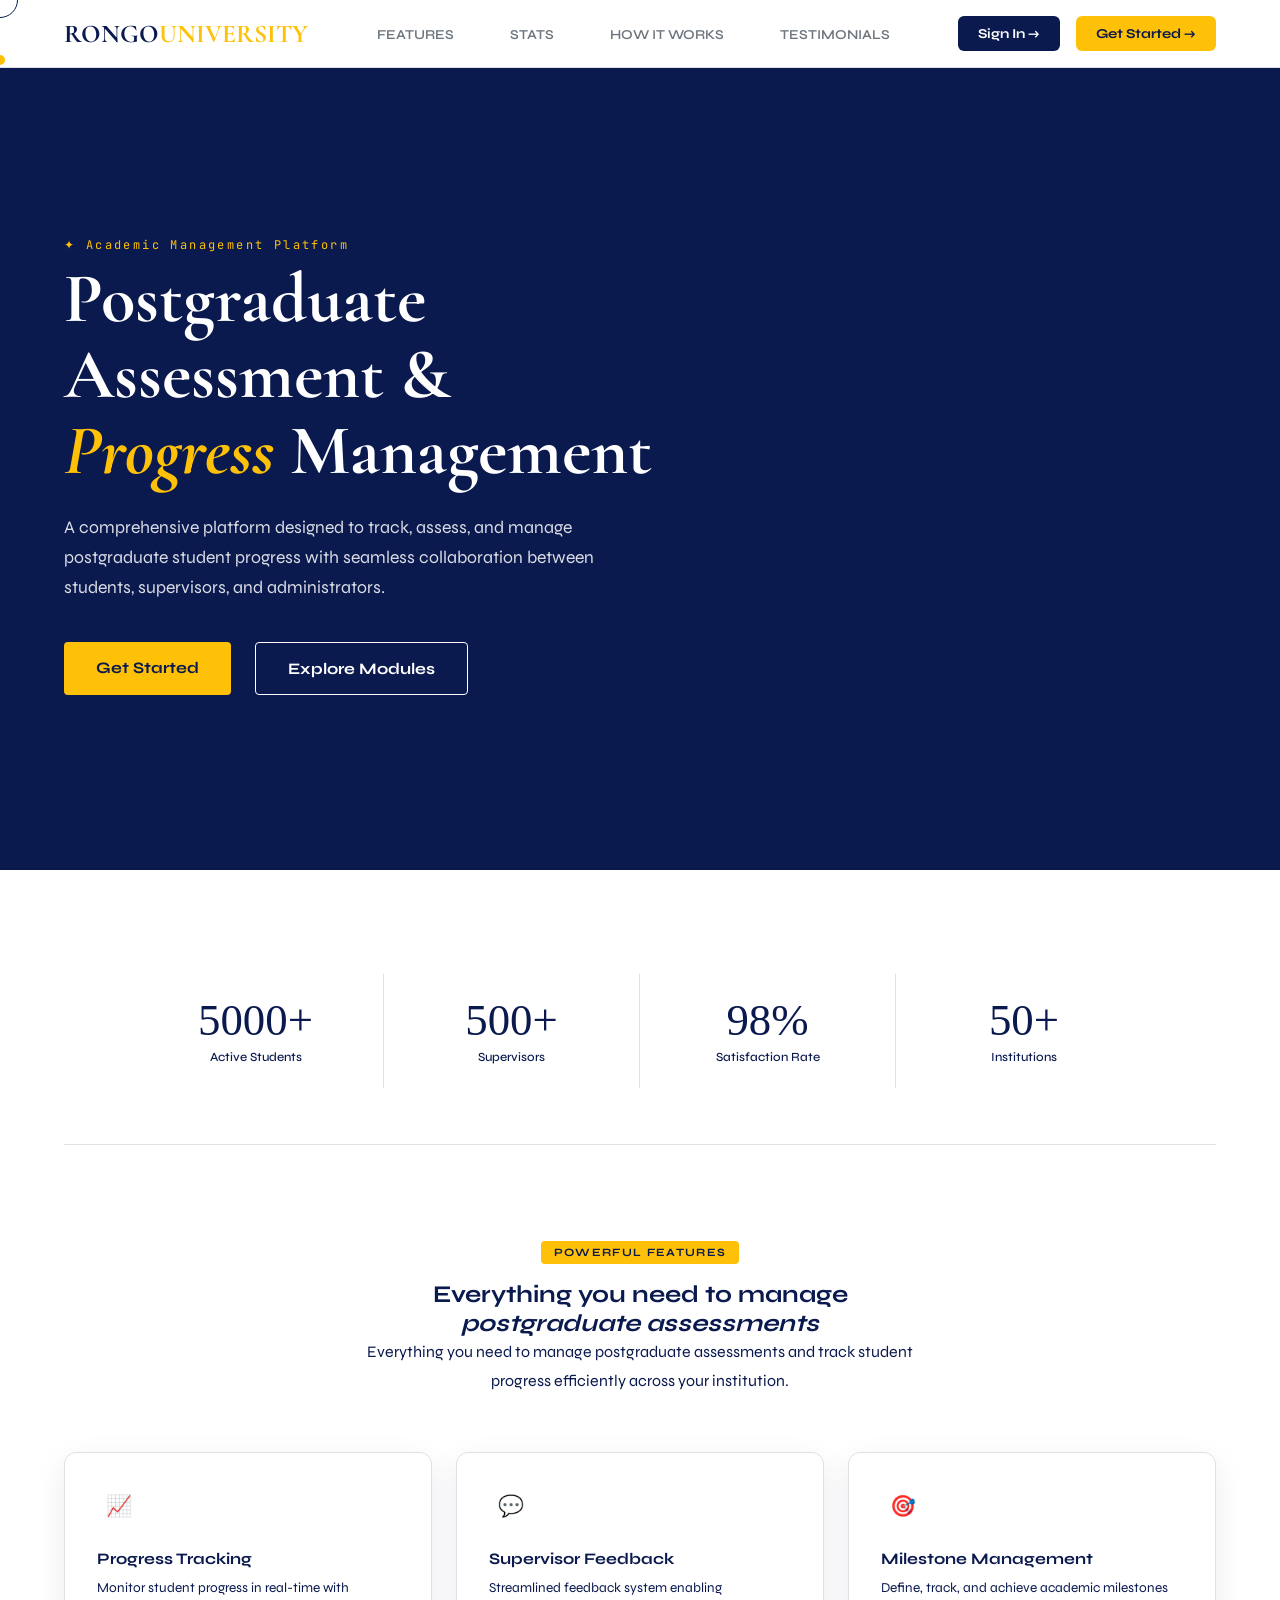
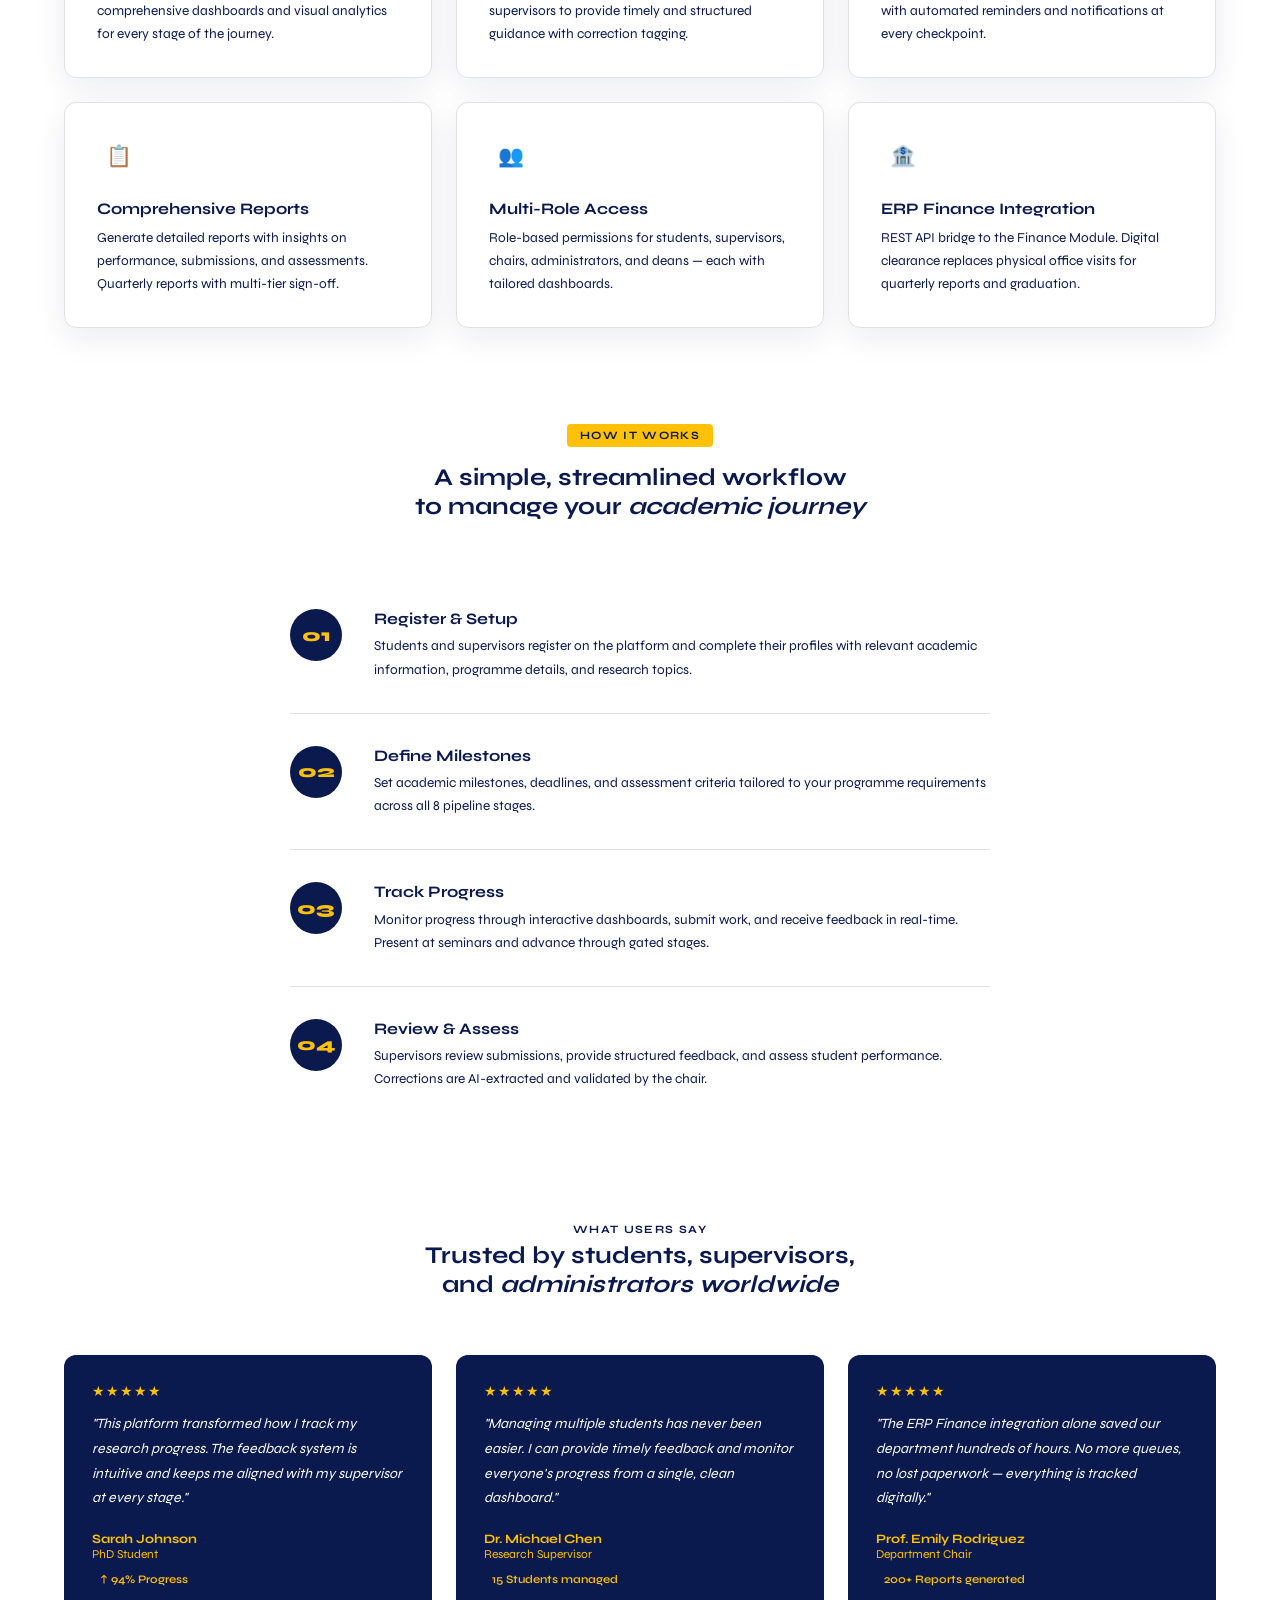
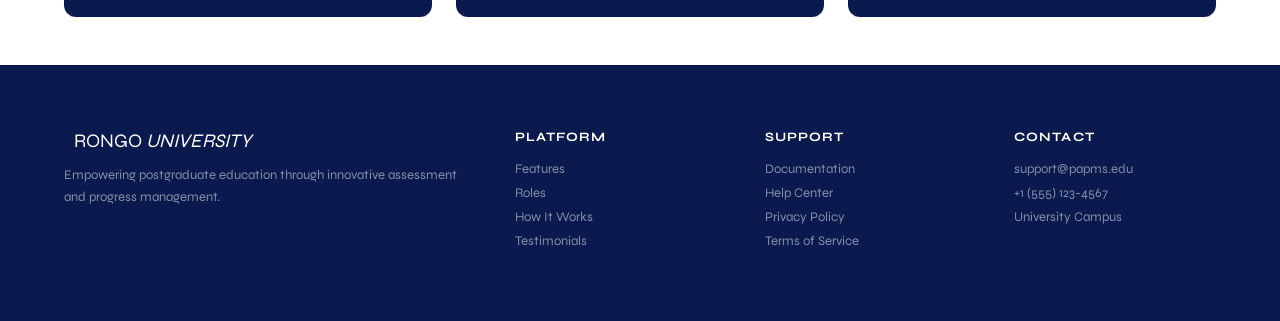
==== index.html @ 1c10cd82 "first commit" ====
<!DOCTYPE html>
<html lang="en">
<head>
    <meta charset="UTF-8"/>
    <meta name="viewport" content="width=device-width, initial-scale=1.0"/>
    <title>AcademiQ — Postgraduate Assessment System</title>
    <link rel="stylesheet" href="style.css">
    <link href="https://fonts.googleapis.com/css2?family=Cormorant+Garamond:ital,wght@0,400;0,600;0,700;1,400;1,600&family=Syne:wght@400;500;600;700;800&family=JetBrains+Mono:wght@400;500&display=swap" rel="stylesheet"/>
</head>
<body>
  
<div class="cursor" id="cursor"></div>
<div class="cursor-ring" id="cursorRing"></div>
  
<nav id="navbar">
  <a class="nav-logo" href="index.html">RONGO<span>UNIVERSITY</span></a>
  <ul class="nav-links">
    <li><a href="#features">Features</a></li>
    <li><a href="#stats">Stats</a></li>
    
      </a>
    <li><a href="#How It Works">How It Works</a></li>
    <li><a href="#testimonials">Testimonials</a></li>
  </ul>
  <div class="nav-actions">
    <a href="login.html" class="nav-cta">Sign In →</a>
    <a href="login.html" class="btn-nav-cta">Get Started →</a>
  </div>
  
</nav>
  
<section class="hero">
  <div class="hero-bg"></div>

  </div>
  <div class="hero-content">
    <div class="hero-eyebrow">✦ Academic Management Platform</div>
    <h1>Postgraduate<br/>Assessment &<br/><em>Progress</em> Management</h1>
    <p class="hero-desc">A comprehensive platform designed to track, assess, and manage postgraduate student progress with seamless collaboration between students, supervisors, and administrators.</p>
    <div class="hero-actions">
      <a class="btn-primary" href="login.html">Get Started</a>
      <a class="btn-ghost" href="#modules">Explore Modules</a>
    </div>
  </div>
</section>
  

<section class="section">
    <div class="stats-strip">
        <div class="strip-stat reveal"><div class="strip-val">5000+</div><div class="strip-lbl">Active Students</div></div>
        <div class="strip-stat reveal"><div class="strip-val">500+</div><div class="strip-lbl">Supervisors</div></div>
        <div class="strip-stat reveal"><div class="strip-val">98%</div><div class="strip-lbl">Satisfaction Rate</div></div>
        <div class="strip-stat reveal"><div class="strip-val">50+</div><div class="strip-lbl">Institutions</div></div>
      </div>
 
</section>
  
<section  id="features">
    <div class="section-header reveal">
        <div class="section-eyebrow">Powerful Features</div>
        <h2>Everything you need to manage<br/><em>postgraduate assessments</em></h2>
        <p class="section-lead">Everything you need to manage postgraduate assessments and track student progress efficiently across your institution.</p>
      </div>
      <div class="features-grid">
        <div class="feat-card reveal"><div class="feat-icon">📈</div> 
        <div class="feat-title">Progress Tracking</div>
            <div class="feat-desc">Monitor student progress in real-time with comprehensive dashboards and visual analytics for every stage of the journey.</div></div>
        <div class="feat-card reveal"><div class="feat-icon">💬</div>
            <div class="feat-title">Supervisor Feedback</div>
            <div class="feat-desc">Streamlined feedback system enabling supervisors to provide timely and structured guidance with correction tagging.</div></div>
        <div class="feat-card reveal"><div class="feat-icon">🎯</div>
              <div class="feat-title">Milestone Management</div>
              <div class="feat-desc">Define, track, and achieve academic milestones with automated reminders and notifications at every checkpoint.</div></div>
        <div class="feat-card reveal"><div class="feat-icon">📋</div>
             <div class="feat-title">Comprehensive Reports</div>
             <div class="feat-desc">Generate detailed reports with insights on performance, submissions, and assessments. Quarterly reports with multi-tier sign-off.</div></div>
        <div class="feat-card reveal"><div class="feat-icon">👥</div>
               <div class="feat-title">Multi-Role Access</div>
               <div class="feat-desc">Role-based permissions for students, supervisors, chairs, administrators, and deans — each with tailored dashboards.</div></div>
        <div class="feat-card reveal"><div class="feat-icon">🏦</div>
               <div class="feat-title">ERP Finance Integration</div>
               <div class="feat-desc">REST API bridge to the Finance Module. Digital clearance replaces physical office visits for quarterly reports and graduation.</div></div>
      </div> 
</section>
    <section class="how-section" id="how">
        <div class="section-header reveal">
          <div class="section-eyebrow">How It Works</div>
          <h2>A simple, streamlined workflow<br/>to manage your <em>academic journey</em></h2>
        </div>
        <div class="steps-list">
          <div class="step-row reveal">
            <div class="step-num">01</div>
            <div><div class="step-title">Register & Setup</div><div class="step-desc">Students and supervisors register on the platform and complete their profiles with relevant academic information, programme details, and research topics.</div></div>
          </div>
          <div class="step-row reveal">
            <div class="step-num">02</div>
            <div><div class="step-title">Define Milestones</div><div class="step-desc">Set academic milestones, deadlines, and assessment criteria tailored to your programme requirements across all 8 pipeline stages.</div></div>
          </div>
          <div class="step-row reveal">
            <div class="step-num">03</div>
            <div><div class="step-title">Track Progress</div><div class="step-desc">Monitor progress through interactive dashboards, submit work, and receive feedback in real-time. Present at seminars and advance through gated stages.</div></div>
          </div>
          <div class="step-row reveal">
            <div class="step-num">04</div>
            <div><div class="step-title">Review & Assess</div><div class="step-desc">Supervisors review submissions, provide structured feedback, and assess student performance. Corrections are AI-extracted and validated by the chair.</div></div>
          </div>
        </div>
      </section> 


      <section id="testimonials">
        <div class="section-header reveal">
          <div class="section-2">What Users Say</div>
          <h2>Trusted by students, supervisors,<br/>and <em>administrators worldwide</em></h2>
        </div>
        <div class="testi-grid">
          <div class="testi-card reveal">
            <div class="testi-stars">★★★★★</div>
            <p class="testi-text">"This platform transformed how I track my research progress. The feedback system is intuitive and keeps me aligned with my supervisor at every stage."</p>
            <div class="testi-author">Sarah Johnson</div>
            <div class="testi-role">PhD Student</div>
            <span class="testi-stat">↑ 94% Progress</span>
          </div>
          <div class="testi-card reveal">
            <div class="testi-stars">★★★★★</div>
            <p class="testi-text">"Managing multiple students has never been easier. I can provide timely feedback and monitor everyone's progress from a single, clean dashboard."</p>
            <div class="testi-author">Dr. Michael Chen</div>
            <div class="testi-role">Research Supervisor</div>
            <span class="testi-stat">15 Students managed</span>
          </div>
          <div class="testi-card reveal">
            <div class="testi-stars">★★★★★</div>
            <p class="testi-text">"The ERP Finance integration alone saved our department hundreds of hours. No more queues, no lost paperwork — everything is tracked digitally."</p>
            <div class="testi-author">Prof. Emily Rodriguez</div>
            <div class="testi-role">Department Chair</div>
            <span class="testi-stat">200+ Reports generated</span>
          </div>
        </div>
      </section>
       
  
<footer>
    <div class="footer-brand">
      <div style="display:flex;align-items:center;gap:0.6rem">
        <div class="nav-logo-icon">
        </div>
        <span class="nav-logo-text">RONGO <em>UNIVERSITY</em></span>
      </div>
      <p>Empowering postgraduate education through innovative assessment and progress management.</p>
    </div>
    <div class="footer-col">
      <h4>Platform</h4>
      <a href="#">Features</a><a href="#">Roles</a><a href="#">How It Works</a><a href="#">Testimonials</a>
    </div>
    <div class="footer-col">
      <h4>Support</h4>
      <a href="#">Documentation</a><a href="#">Help Center</a><a href="#">Privacy Policy</a><a href="#">Terms of Service</a>
    </div>
    <div class="footer-col">
      <h4>Contact</h4>
      <a href="#">support@papms.edu</a><a href="#">+1 (555) 123-4567</a><a href="#">University Campus</a>
    </div>
  </footer>

<script src="script.js"></script>
</body>
</html>
---- style.css ----
:root {
  --navy-dark-dark: #0A194E;
  --navy-dark-mid: #162A70;
  --yellow: #FFC107;
  --yellow-hover: #EBB000;
  --bg-white: #FFFFFF;
  --bg-offwhite: #F8F9FA;
  --text-main: #0A194E;
  --text-muted: #6C757D;
  --border: #DEE2E6;
  --white: #FFFFFF;
}

*,*::before,*::after{box-sizing:border-box;margin:0;padding:0}
html{scroll-behavior:smooth}
body{font-family:'Syne',sans-serif;background:var(--bg-white);color:var(--text-main);overflow-x:hidden;cursor:none}

/* CUSTOM CURSOR */
.cursor{position:fixed;
  width:10px;
  height:10px;
  background:var(--yellow);
  border-radius:50%;
  pointer-events:none;
  z-index:9999;
  transform:translate(-50%,-50%);
  transition:transform 0.1s}
.cursor-ring{position:fixed;
  width:36px;
  height:36px;
  border:1px solid var(--navy-dark-dark);
  border-radius:50%;pointer-events:none;
  z-index:9998;
  transform:translate(-50%,-50%);
  transition:transform 0.15s ease-out, 
  background 0.3s}

/* NAV */
nav{position:fixed;
  top:0;
  left:0;
  right:0;
  z-index:100;
  padding:1rem 4rem;
  display:flex;
  align-items:center;
  justify-content:space-between;
  background:var(--white);
  border-bottom:1px solid var(--border);
  transition:all 0.3s}
nav.scrolled{
  box-shadow: 0 4px 12px rgba(0,0,0,0.05)}
.nav-logo{
  font-family:'Cormorant Garamond',serif;
  font-size:1.6rem;
  font-weight:700;
  color:var(--navy-dark-dark);
  text-decoration:none
}
.nav-logo span{
  color:var(--yellow)
}
.nav-actions {
  display: flex;
  align-items: center;
  gap: 1rem; 
}
.nav-links{
  display:flex;
  gap:3.5rem;
  list-style:none;
  align-items: center;
}
.nav-links a{color:var(--text-muted);
  text-decoration:none;font-size:0.85rem;
  font-weight:600;
  text-transform:uppercase;
  transition:color 0.2s}
.nav-links a:hover{
  color:var(--navy-dark-dark)
}
.nav-cta{
  background:var(--navy-dark-dark);
  color:var(--white);
  padding:0.55rem 1.25rem;
  font-size:0.85rem;font-weight:700;
  border-radius:6px;
  text-decoration:none;
  transition:all 0.2s}


.btn-nav-cta{
  background:var(--yellow);
  color:var(--navy-dark-dark);
  padding:0.55rem 1.25rem;
  font-size:0.85rem;font-weight:700;
  border-radius:6px;
  text-decoration:none;
  transition:all 0.2s}

/* HERO */
.hero{
  position:relative;
  min-height:90vh;
  display:flex;
  align-items:center;
  padding:0 4rem;
  background:var(--navy-dark-dark);
  color:var(--white);
  overflow:hidden;
  margin-top:60px;

}
.hero-content{position:relative;
  z-index:2;
  
}
.hero-eyebrow{
  margin-top:2px ;
  font-family:'JetBrains Mono',monospace;
  font-size:0.75rem;
  color:var(--yellow);
  letter-spacing:0.2em;
  margin-bottom:0.5rem
}
.hero h1{
  font-family:'Cormorant Garamond',serif;
  font-size:clamp(3rem,5.5vw,5rem);
  font-weight:  400px;;
  line-height:1.08;
  margin-bottom:1.5rem;
}
.hero em{
  color:var(--yellow)
}
.hero-desc{
  font-size:1.1rem;
  line-height:1.7;
  opacity:0.85;
  margin-bottom:2.5rem;
  max-width:550px
}
.hero-actions{
  display:flex;
  gap:1.5rem
}
.btn-primary{
  background:var(--yellow);
  color:var(--navy-dark-dark);
  padding:1rem 2rem;
  font-weight:700;
  text-decoration:none;
  border-radius:4px;
  transition:0.2s;
  transform: translateY(0);
}
.btn-primary:hover {
  background: var(--yellow-hover);
  transform: translateY(-2px);
}
.btn-ghost{border:1px solid var(--white);
  color:var(--white);padding:1rem 2rem;font-weight:700;text-decoration:none;border-radius:4px;transition:0.2s}
.btn-ghost:hover {
  background: rgba(255, 255, 255, 0.1);
  transform: translateY(-2px);
}

.stats-strip{background:var(--off);
  padding:3.5rem 4rem;
  display:grid;
  grid-template-columns:repeat(4,1fr);
  gap:0;
  border-bottom:1px solid var(--border)
}
.strip-stat{
  padding:1.5rem 2rem;
  border-right:1px solid var(--border);
  text-align:center
}
.strip-stat:last-child{
  border-right:none
}
.strip-val{
  font-family:'Instrument Serif',
  serif;font-size:2.8rem;
  color:var(--navy-dark);
  line-height:1
}
.strip-lbl{
  font-size:0.78rem;
  color:var(--muted);
  font-weight:500
  ;margin-top:0.4rem
}
section{padding:3rem 4rem}
.section-eyebrow{
  display:inline-block;
  background:var(--yellow);
  color:var(--navy-dark);
  font-size:0.7rem;
  font-weight:700;
  letter-spacing:0.12em;
  text-transform:uppercase;padding:0.3rem 0.8rem;
  border-radius:4px;
  margin-bottom:1rem}
.section h2{font-family:'Instrument Serif',serif;font-size:clamp(2.2rem,4vw,3.2rem);font-weight:400;color:var(--navy-dark);line-height:1.15;margin-bottom:1rem}
.section h2 em{font-style:italic;color:var(--navy-dark3)}
.section-lead{font-size:1rem;color:var(--muted);line-height:1.8;max-width:560px;margin-bottom:3rem}
.section-header{text-align:center;margin-bottom:3.5rem}
.section-header .section-lead{margin:0 auto}
 
/* FEATURES */
.features-grid{
  display:grid;
  grid-template-columns:repeat(3,1fr);
  gap:1.5rem}
.feat-card{
  background:var(--white);
  border:1px solid var(--border);
  border-radius:12px;padding:2rem;
  transition:all 0.3s;position:relative;
  overflow:hidden;
  box-shadow:0 10px 32px rgba(10,25,78,0.08);
}
.feat-card::before{
  content:'';
  position:absolute;
  top:0;
  left:0;
  right:0;
  height:3px;
  background:var(--yellow);
  transform:scaleX(0);
  transform-origin:left;
  transition:transform 0.4s}
.feat-card:hover{border-color:var(--border2);
  box-shadow:0 8px 32px rgba(10,25,78,0.08);
  transform:translateY(-2px)}
.feat-card:hover::before{transform:scaleX(1)}
.feat-icon{
  width:44px;
  height:44px;
  background:var(--off2);
  border-radius:10px;
  display:flex;align-items:center;
  justify-content:center;
  font-size:1.3rem;
  margin-bottom:1.25rem}
.feat-title{
  font-size:1rem;
  font-weight:700;
  color:var(--navy-dark);
  margin-bottom:0.5rem}
.feat-desc{
  font-size:0.85rem;
  color:var(--muted);
  line-height:1.7}


.how-section{
  background:var(--off)}
.steps-list{
  display:flex;
  flex-direction:column;
  gap:0;
  max-width:700px;
  margin:0 auto
}
.step-row{
  display:grid;
  grid-template-columns:60px 1fr
  ;gap:1.5rem;
  padding:2rem 0;
  border-bottom:1px solid var(--border);
  align-items:start
}
.step-row:last-child{
  border-bottom:none
}
.step-num{
  width:52px;
  height:52px;
  background:var(--navy-dark-dark);
  color:var(--yellow);
  border-radius:50%;
  display:flex;
  align-items:center;
  justify-content:center;
  font-size:1.1rem;
  font-weight:800;
  flex-shrink:0
}
.step-title{font-size:1rem;font-weight:700;color:var(--navy-dark);margin-bottom:0.4rem}
.step-desc{font-size:0.85rem;color:var(--muted);line-height:1.7}
.section-2{
  display:inline-block;
  font-size:0.7rem;
  font-weight:700;
  letter-spacing:0.12em;
  text-transform:uppercase;padding:0.3rem 0.8rem;
  color:var(--navy-dark);
}
.testi-grid{
  display:grid;
  grid-template-columns:repeat(3,1fr);
  gap:1.5rem
}
.testi-card{
  background:var(--navy-dark-dark);
  border-radius:12px;
  padding:1.75rem
}
.testi-stars{
  color:var(--yellow);
  font-size:0.9rem;
  margin-bottom:0.75rem;
  letter-spacing:1px
}
.testi-text{
  font-size:0.88rem;
  color:var(--bg-white);
  line-height:1.75;
  font-style:italic;
  margin-bottom:1.25rem
}
.testi-author{
  font-size:0.8rem;
  font-weight:700;
  color:var(--yellow)

}
.testi-role{
  font-size:0.75rem;
  color:var(--yellow)
}
.testi-stat{
  font-size:0.72rem;
  color:var(--yellow);
  font-weight:600;
  background:var(--green-dim);
  padding:0.2rem 0.5rem;
  border-radius:100px;
  margin-top:0.5rem;
  display:inline-block
}
footer{
  background:var(--navy-dark-dark);
  color:rgba(255,255,255,0.6);
  padding:4rem;display:grid;
  grid-template-columns:2fr 1fr 1fr 1fr;gap:3rem}
.footer-brand .nav-logo-text{
  color:var(--white);
  font-size:1.2rem
}
.footer-brand p{
  font-size:0.82rem;
  line-height:1.7;
  margin-top:0.75rem;
  color:rgba(255,255,255,0.5)
}
.footer-col h4{
  font-size:0.8rem;
  font-weight:700;
  color:var(--white);
  letter-spacing:0.08em;
  text-transform:uppercase;
  margin-bottom:1rem
}
.footer-col a{display:block;
  font-size:0.82rem;
  color:rgba(255,255,255,0.5);
  text-decoration:none;
  margin-bottom:0.5rem;
  transition:color 0.2s
}
.footer-col a:hover{
  color:var(--yellow)
}
.footer-bottom{
  background:var(--navy);
  border-top:1px solid rgba(255,255,255,0.08);
  padding:1.5rem 4rem;
  display:flex;
  justify-content:space-between;
  align-items:center}
.footer-bottom p{
  font-size:0.78rem;
  color:rgba(255,255,255,0.35)
}
 






.login-page {
  background: var(--bg-offwhite);
  width: 100vw;
  height: 100vh;
  display: flex;
  align-items: center;   
  justify-content: center; 
  overflow: hidden;
}
.login-wrap {
 
  display: grid;
  grid-template-columns: 1fr 1fr;
  width: 100%;
  max-width: 960px;
  background: var(--white);
  border-radius: 20px;
  overflow: hidden;
  box-shadow: 0 20px 60px rgba(10, 25, 78, 0.12);
}

/* Left Panel */
.login-left {
  background: linear-gradient(160deg, var(--navy-dark-dark) 0%, #162880 100%);
  padding: 3.5rem;
  display: flex;
  flex-direction: column;
  justify-content: space-between;
  position: relative;
  color: white;
}

.left-logo { display: flex; align-items: center; gap: 0.6rem; margin-bottom: 3rem; text-decoration: none; }
.left-logo-icon { width: 36px; height: 36px; background: var(--yellow); border-radius: 8px; display: flex; align-items: center; justify-content: center; color: var(--navy); font-weight: 900; }
.left-logo-text { font-size: 1.1rem; font-weight: 800; color: white; }
.left-logo-text em{color: var(--yellow); font-style: normal; }
.left-title { font-family: 'Instrument Serif', serif; font-size: 2.2rem; line-height: 1.15; margin-bottom: 1rem; }
.left-title em { color: var(--yellow); font-style: italic; }
.left-desc { font-size: 0.88rem; color: rgba(255,255,255,0.6); line-height: 1.7; margin-bottom: 2rem; }

.role-chips { display: flex; gap: 0.5rem; }
.chip { padding: 0.3rem 0.75rem; border: 1px solid rgba(255,255,255,0.15); border-radius: 100px; font-size: 0.72rem; color: rgba(255,255,255,0.65); }
.chip.active { border-color: var(--yellow); color: var(--yellow); background: rgba(255,193,7,0.1); }
.left-footnote { font-size: 0.72rem; color: rgba(255,255,255,0.35); }

/* Right Panel */
.login-right { padding: 3.5rem; }
.back-link { display: inline-flex; align-items: center; gap: 0.4rem; color: var(--muted); text-decoration: none; font-size: 0.8rem; margin-bottom: 2rem; }
.login-h2 { font-family: 'Instrument Serif', serif; font-size: 1.8rem; color: var(--navy); margin-bottom: 0.3rem; }
.login-sub { font-size: 0.85rem; color: var(--muted); margin-bottom: 2rem; }

/* Role Buttons */
.role-selector { display: grid; grid-template-columns: 1fr 1fr; gap: 0.6rem; margin-bottom: 1.75rem; }
.role-btn { border: 1px solid var(--border); background: var(--off); padding: 0.65rem; display: flex; align-items: center; justify-content: center; gap: 0.5rem; cursor: pointer; border-radius: 8px; font-weight: 600; color: var(--muted); transition: 0.2s; }
.role-btn.selected { border-color: var(--navy); color: var(--navy); background: rgba(10,25,78,0.06); }

/* Form Fields */
label { display: block; font-size: 0.75rem; font-weight: 700; margin-bottom: 0.4rem; }
.form-group { margin-bottom: 1.1rem; }
input { width: 100%; background: var(--off); border: 1px solid var(--border); border-radius: 8px; padding: 0.8rem; outline: none; transition: 0.2s; }
input:focus { border-color: var(--navy); background: white; }

.form-extras { display: flex; justify-content: space-between; font-size: 0.78rem; margin-bottom: 1.25rem; }
.btn-signin { width: 100%; background: var(--navy-dark-dark); color: white; padding: 0.9rem; border-radius: 8px; font-weight: 700; border: none; cursor: pointer; transition: 0.2s; }
.btn-signin:hover { background: var(--navy-dark-mid); transform: translateY(-1px); }
.remember{display:flex;align-items:center;gap:0.4rem;font-size:0.78rem;color:var(--muted);cursor:pointer}
.remember input[type=checkbox]{accent-color:var(--navy-dark-dark);width:14px;height:14px}
.forgot{font-size:0.78rem;color:var(--navy-dark-dark);font-weight:600;text-decoration:none}
.forgot:hover{color:var(--navy-dark-mid)}
/* Toast */
.toast { position: fixed; bottom: 2rem; right: 2rem; background: var(--navy); color: white; border-left: 4px solid var(--yellow); padding: 1rem 1.5rem; border-radius: 8px; transform: translateY(80px); opacity: 0; transition: 0.4s; }
.toast.show { transform: translateY(0); opacity: 1; }

@media(max-width:720px){ .login-left { display: none; } .login-wrap { grid-template-columns: 1fr; } }
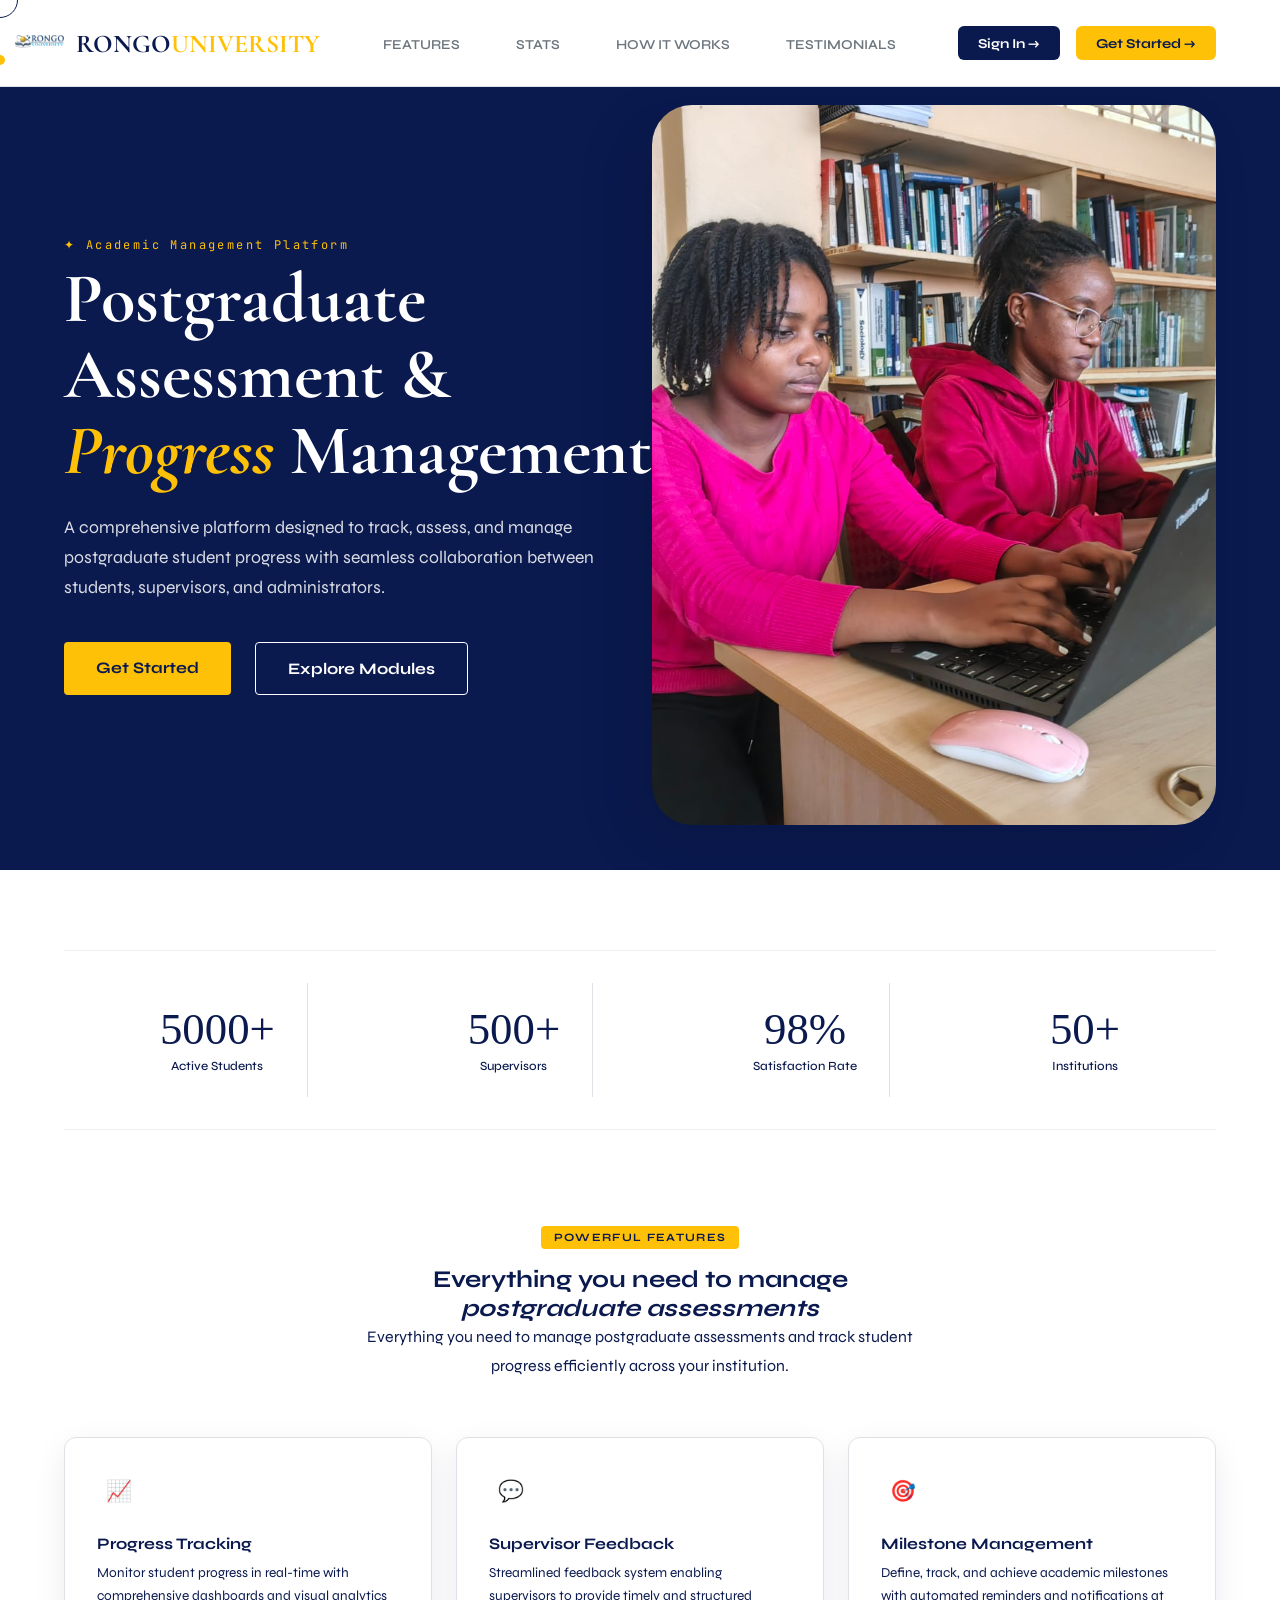
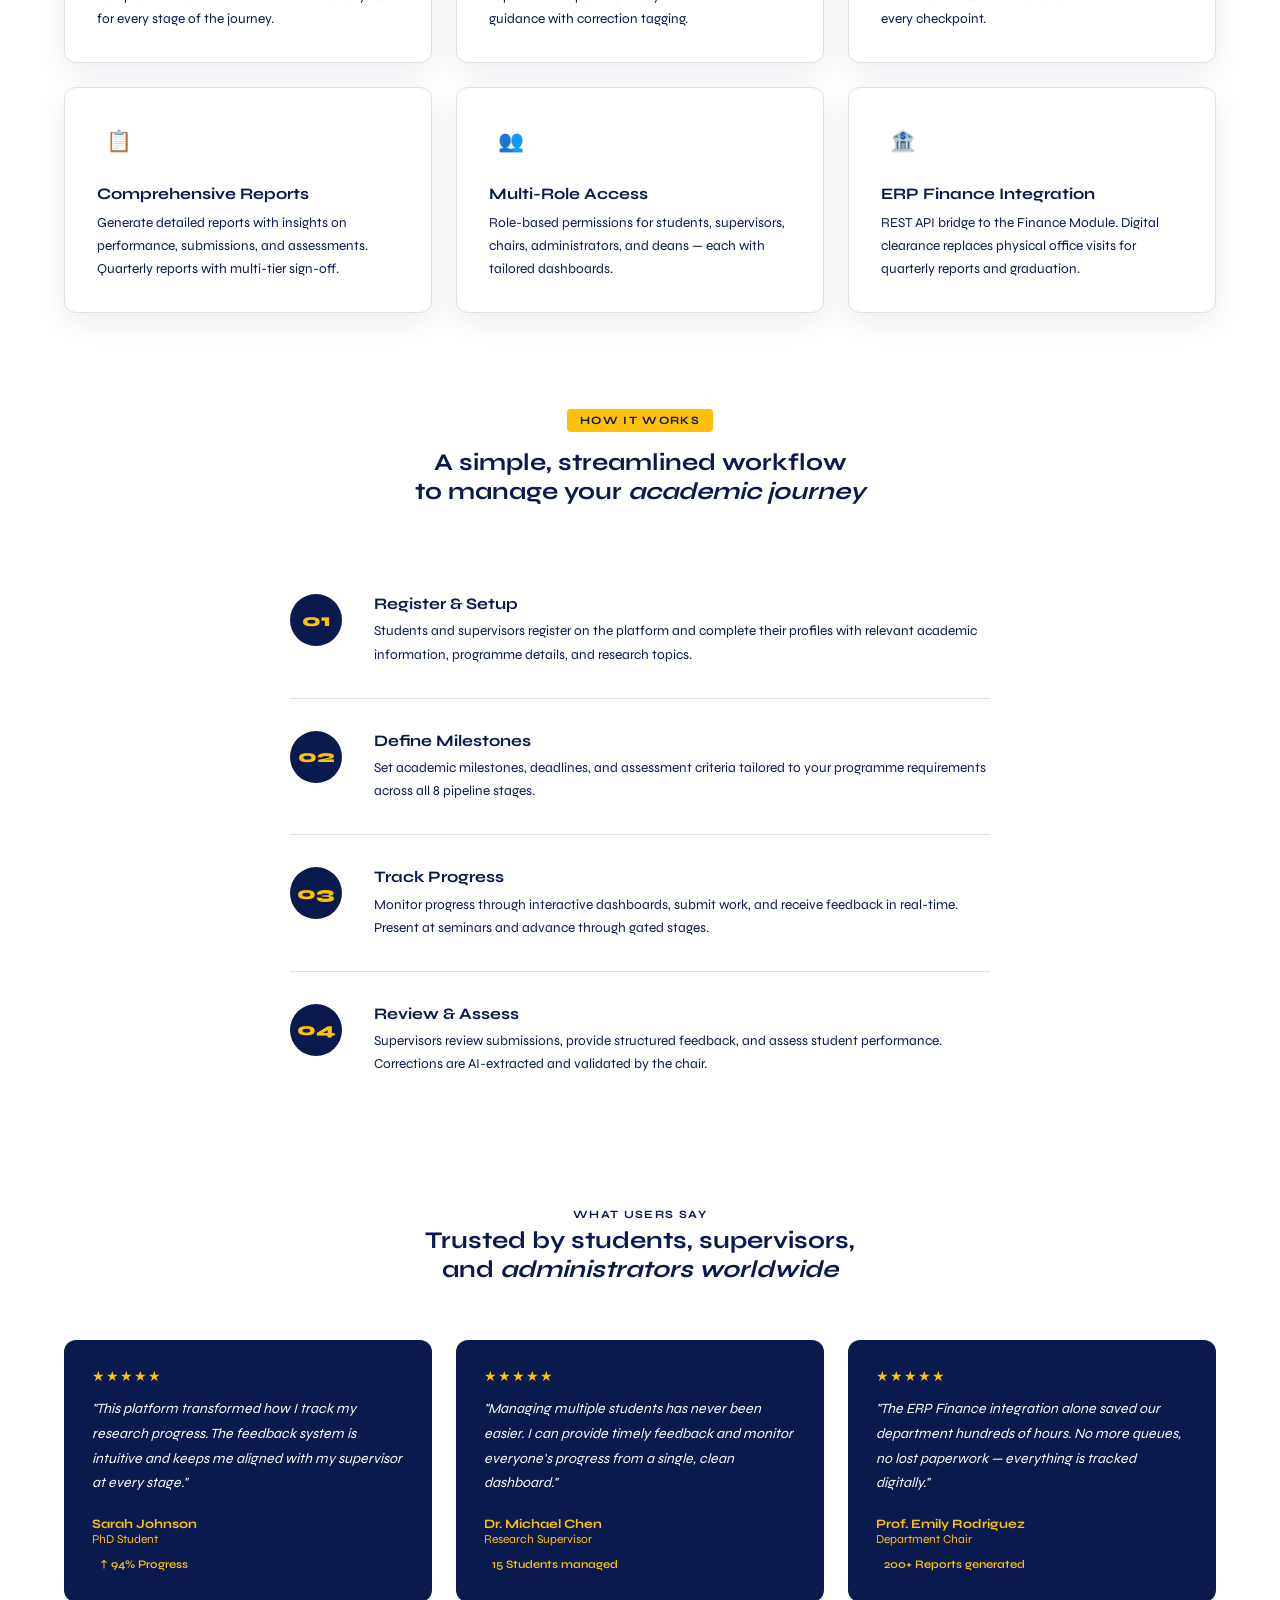
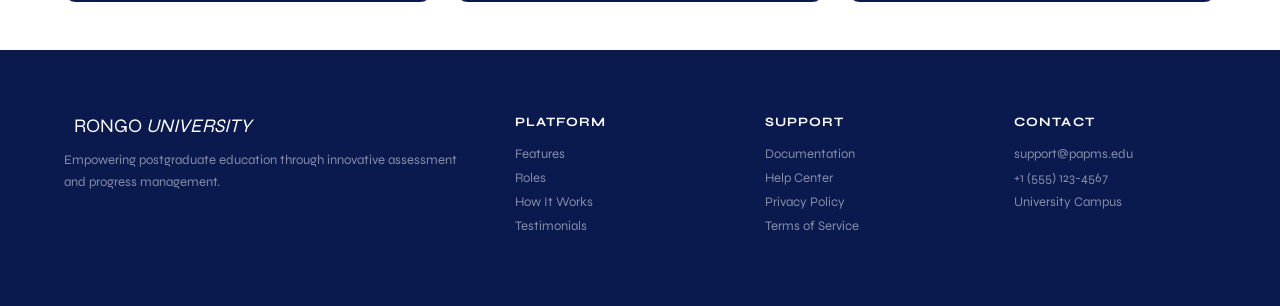
==== commit f1caa53d: "updated code" ====
--- a/index.html
+++ b/index.html
@@ -3,7 +3,7 @@
 <head>
     <meta charset="UTF-8"/>
     <meta name="viewport" content="width=device-width, initial-scale=1.0"/>
-    <title>AcademiQ — Postgraduate Assessment System</title>
+    <title>Rongo University — Postgraduate Assessment System</title>
     <link rel="stylesheet" href="style.css">
     <link href="https://fonts.googleapis.com/css2?family=Cormorant+Garamond:ital,wght@0,400;0,600;0,700;1,400;1,600&family=Syne:wght@400;500;600;700;800&family=JetBrains+Mono:wght@400;500&display=swap" rel="stylesheet"/>
 </head>
@@ -13,13 +13,17 @@
 <div class="cursor-ring" id="cursorRing"></div>
   
 <nav id="navbar">
-  <a class="nav-logo" href="index.html">RONGO<span>UNIVERSITY</span></a>
+  <div class="logo-container">
+    <div class="logo-v">
+      <img src="assets/R.U logo.png" alt="R.U logo" class="logo-img">
+    </div>
+    <a class="nav-logo" href="index.html">RONGO<span>UNIVERSITY</span></a>
+  </div>
+  
   <ul class="nav-links">
     <li><a href="#features">Features</a></li>
     <li><a href="#stats">Stats</a></li>
-    
-      </a>
-    <li><a href="#How It Works">How It Works</a></li>
+    <li><a href="#how">How It Works</a></li>
     <li><a href="#testimonials">Testimonials</a></li>
   </ul>
   <div class="nav-actions">
@@ -42,10 +46,13 @@
       <a class="btn-ghost" href="#modules">Explore Modules</a>
     </div>
   </div>
+  <div hero-visual>
+    <img src="assets/vs.jpeg">
+  </div>
 </section>
   
 
-<section class="section">
+<section id="stats" class="section">
     <div class="stats-strip">
         <div class="strip-stat reveal"><div class="strip-val">5000+</div><div class="strip-lbl">Active Students</div></div>
         <div class="strip-stat reveal"><div class="strip-val">500+</div><div class="strip-lbl">Supervisors</div></div>
--- a/style.css
+++ b/style.css
@@ -49,13 +49,25 @@
   border-bottom:1px solid var(--border);
   transition:all 0.3s}
 nav.scrolled{
-  box-shadow: 0 4px 12px rgba(0,0,0,0.05)}
+  box-shadow: 0 4px 12px rgba(0,0,0,0.05)
+}
 .nav-logo{
   font-family:'Cormorant Garamond',serif;
   font-size:1.6rem;
   font-weight:700;
   color:var(--navy-dark-dark);
   text-decoration:none
+}
+.logo-container{
+  display: flex;
+  align-items: center;
+  gap: 12px;
+  margin-left: -50px;
+}
+.logo-img{
+  height: 50px;
+  
+
 }
 .nav-logo span{
   color:var(--yellow)
@@ -111,8 +123,12 @@
   margin-top:60px;
 
 }
-.hero-content{position:relative;
+.hero-content{
+  position:relative;
   z-index:2;
+  max-width: 650px;
+    padding: 60px 0;
+
   
 }
 .hero-eyebrow{
@@ -121,7 +137,10 @@
   font-size:0.75rem;
   color:var(--yellow);
   letter-spacing:0.2em;
-  margin-bottom:0.5rem
+  margin-bottom:0.5rem;
+  display: flex;
+  align-items: center;
+   gap: 8px;
 }
 .hero h1{
   font-family:'Cormorant Garamond',serif;
@@ -164,21 +183,41 @@
   background: rgba(255, 255, 255, 0.1);
   transform: translateY(-2px);
 }
-
-.stats-strip{background:var(--off);
-  padding:3.5rem 4rem;
-  display:grid;
-  grid-template-columns:repeat(4,1fr);
-  gap:0;
-  border-bottom:1px solid var(--border)
+/* Container for the image */
+[hero-visual] {
+  flex: 1;
+  display: flex;
+  justify-content: flex-end;
+  align-items: center;
+  position: relative;
+}
+
+[hero-visual] img {
+  width: 100%;
+  max-width: 650px; 
+  height: 80vh; 
+  object-fit: cover;
+  border-radius: 40px 40px 40px 40px; 
+  box-shadow: -20px 20px 60px rgba(0,0,0,0.1); 
 }
 .strip-stat{
   padding:1.5rem 2rem;
   border-right:1px solid var(--border);
-  text-align:center
+  text-align:center;
+  align-items: center;
 }
 .strip-stat:last-child{
   border-right:none
+}
+.stats-strip {
+  display: flex;
+  justify-content: space-around; 
+  align-items: center;
+  padding: 2rem 0;
+  background: #fff;
+  border-top: 1px solid #eee;
+  border-bottom: 1px solid #eee;
+  margin-top: 2rem;
 }
 .strip-val{
   font-family:'Instrument Serif',
@@ -192,7 +231,11 @@
   font-weight:500
   ;margin-top:0.4rem
 }
-section{padding:3rem 4rem}
+section{
+  padding:3rem 4rem;
+
+ 
+}
 .section-eyebrow{
   display:inline-block;
   background:var(--yellow);
@@ -202,7 +245,8 @@
   letter-spacing:0.12em;
   text-transform:uppercase;padding:0.3rem 0.8rem;
   border-radius:4px;
-  margin-bottom:1rem}
+  margin-bottom:1rem
+}
 .section h2{font-family:'Instrument Serif',serif;font-size:clamp(2.2rem,4vw,3.2rem);font-weight:400;color:var(--navy-dark);line-height:1.15;margin-bottom:1rem}
 .section h2 em{font-style:italic;color:var(--navy-dark3)}
 .section-lead{font-size:1rem;color:var(--muted);line-height:1.8;max-width:560px;margin-bottom:3rem}
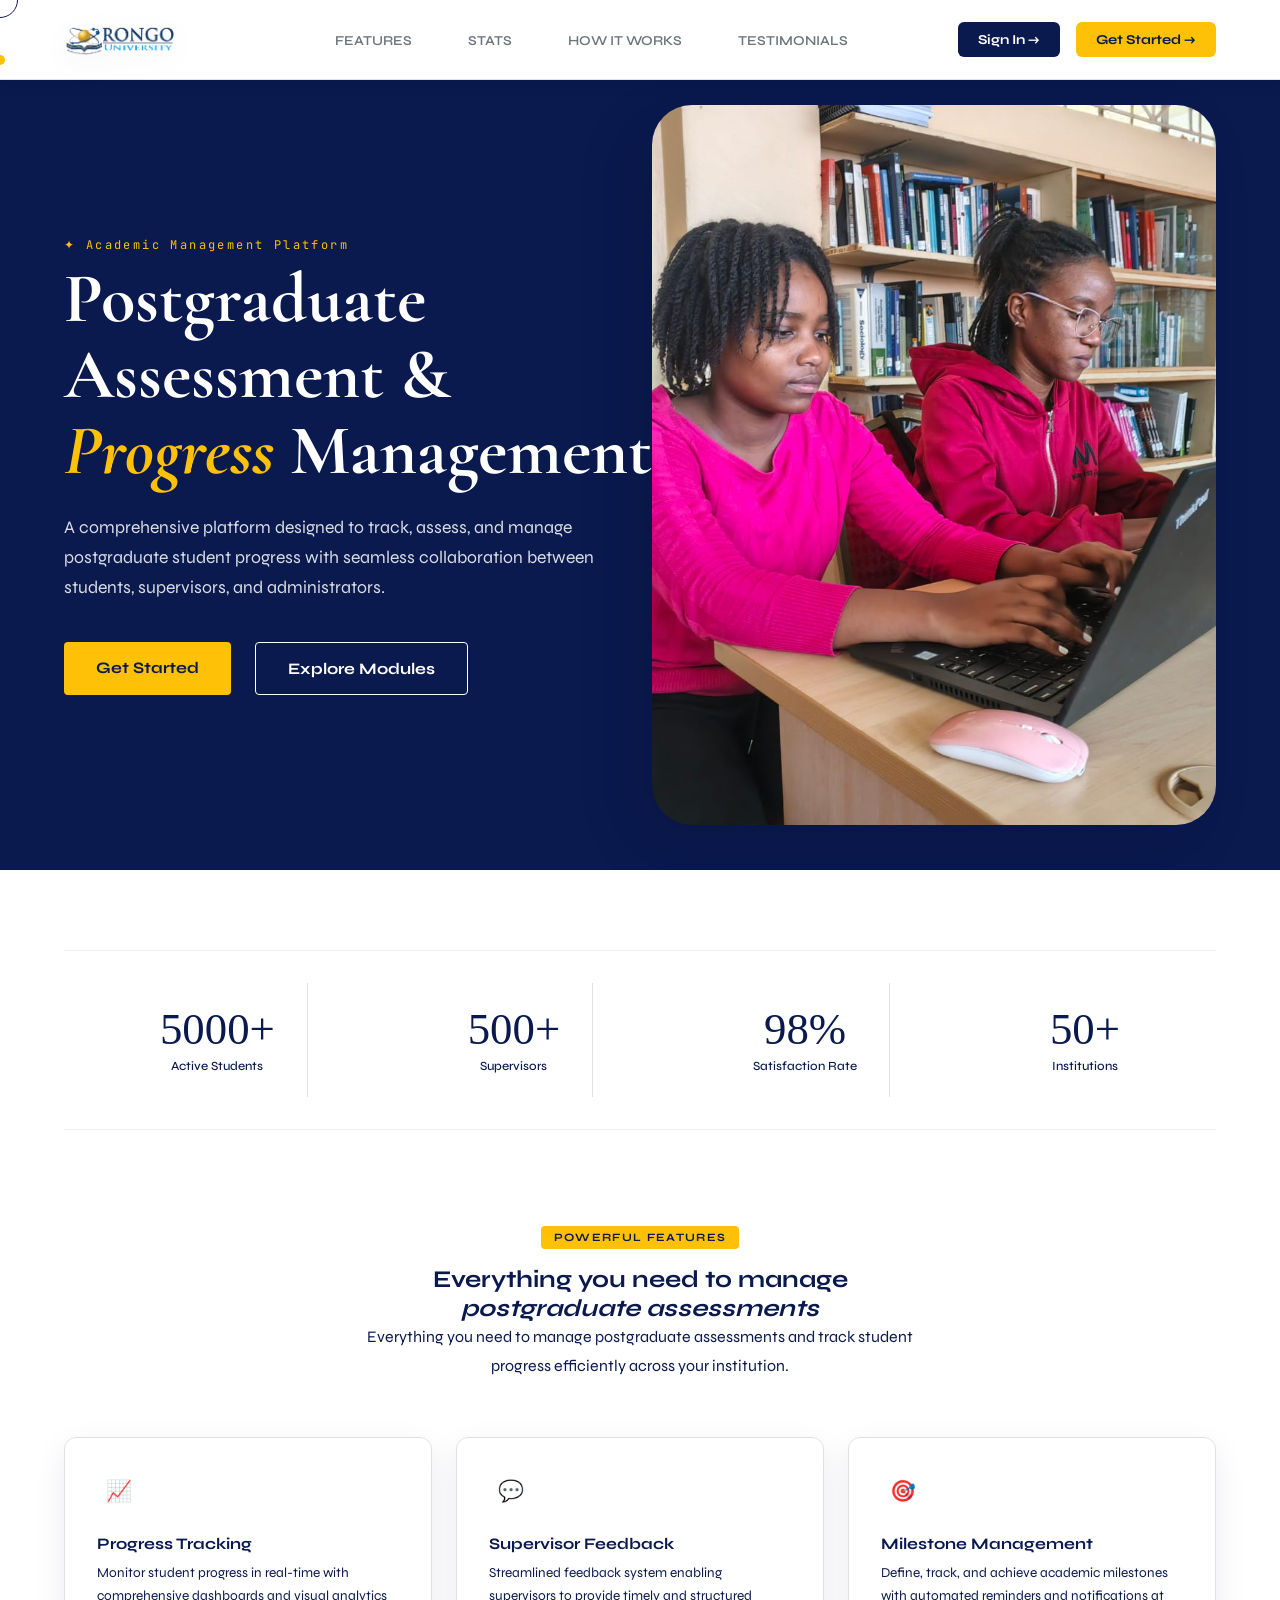
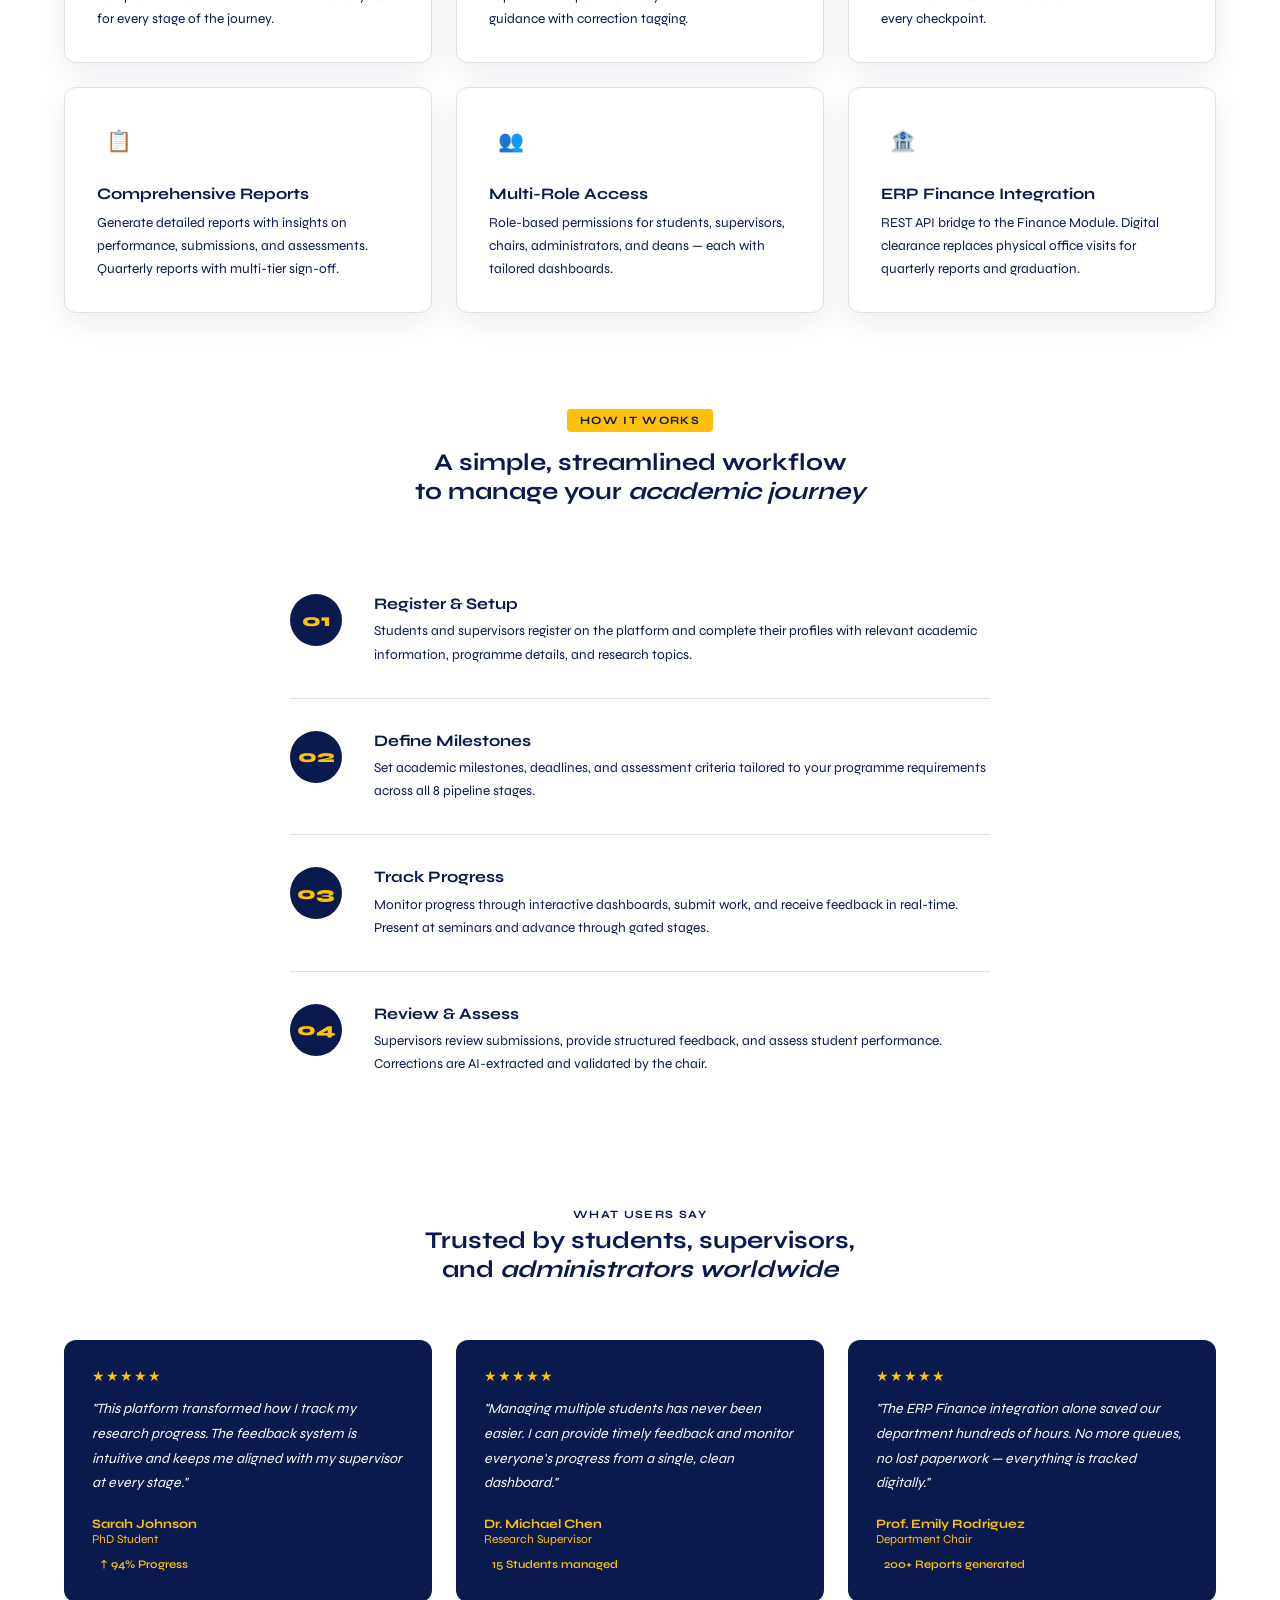
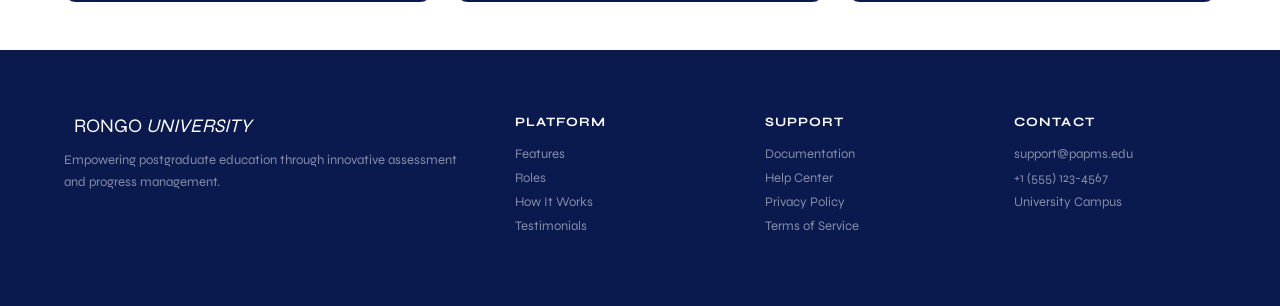
==== commit 8e0d8bc7: "updated code" ====
--- a/index.html
+++ b/index.html
@@ -17,7 +17,6 @@
     <div class="logo-v">
       <img src="assets/R.U logo.png" alt="R.U logo" class="logo-img">
     </div>
-    <a class="nav-logo" href="index.html">RONGO<span>UNIVERSITY</span></a>
   </div>
   
   <ul class="nav-links">
--- a/style.css
+++ b/style.css
@@ -56,22 +56,49 @@
   font-size:1.6rem;
   font-weight:700;
   color:var(--navy-dark-dark);
-  text-decoration:none
-}
-.logo-container{
-  display: flex;
-  align-items: center;
-  gap: 12px;
-  margin-left: -50px;
-}
-.logo-img{
-  height: 50px;
-  
-
-}
-.nav-logo span{
-  color:var(--yellow)
-}
+  text-decoration:none;}
+
+  #navbar {
+    height: 80px; /* Forces the nav to stay slim */
+    display: flex;
+    align-items: center;
+    padding: 0 5%;
+    background: white;
+    position: fixed;
+    top: 0;
+    width: 100%;
+    z-index: 1000;
+    box-shadow: 0 2px 20px rgba(0,0,0,0.05);
+}
+
+.logo-container {
+    position: relative;
+    height: 100%; 
+    display: flex;
+    align-items: center;
+    margin-right: 40px; 
+}
+
+.logo-v {
+    position: absolute; 
+    top: 5px;          
+    left: 0;
+}
+
+.logo-img {
+    height: 110px;    
+    width: auto;
+    object-fit: contain;
+    
+    filter: drop-shadow(0 8px 15px rgba(0,0,0,0.08)); 
+    margin-top:-20px
+}
+
+
+.nav-links {
+    margin-left: 120px; 
+}
+
 .nav-actions {
   display: flex;
   align-items: center;
@@ -470,22 +497,75 @@
   color: white;
 }
 
-.left-logo { display: flex; align-items: center; gap: 0.6rem; margin-bottom: 3rem; text-decoration: none; }
-.left-logo-icon { width: 36px; height: 36px; background: var(--yellow); border-radius: 8px; display: flex; align-items: center; justify-content: center; color: var(--navy); font-weight: 900; }
-.left-logo-text { font-size: 1.1rem; font-weight: 800; color: white; }
-.left-logo-text em{color: var(--yellow); font-style: normal; }
-.left-title { font-family: 'Instrument Serif', serif; font-size: 2.2rem; line-height: 1.15; margin-bottom: 1rem; }
-.left-title em { color: var(--yellow); font-style: italic; }
-.left-desc { font-size: 0.88rem; color: rgba(255,255,255,0.6); line-height: 1.7; margin-bottom: 2rem; }
-
-.role-chips { display: flex; gap: 0.5rem; }
-.chip { padding: 0.3rem 0.75rem; border: 1px solid rgba(255,255,255,0.15); border-radius: 100px; font-size: 0.72rem; color: rgba(255,255,255,0.65); }
-.chip.active { border-color: var(--yellow); color: var(--yellow); background: rgba(255,193,7,0.1); }
-.left-footnote { font-size: 0.72rem; color: rgba(255,255,255,0.35); }
+.left-logo { 
+  display: flex; 
+  align-items: center; 
+  gap: 0.6rem; 
+  margin-bottom: 3rem;
+   text-decoration: none; 
+  }
+.left-logo-icon {
+  margin-top:20px;
+   width: 200px; 
+   height: 60px; 
+   background-color: #FFFFFF;
+    border-radius: 8px;
+    display: flex; 
+    align-items: center; 
+    justify-content: center; 
+    margin-bottom: -10px;
+     
+    }
+.logo-visual{
+  height: 150px;
+
+  
+}
+
+.left-title {
+  font-family: 'Instrument Serif', serif;
+   font-size: 2.2rem; 
+   line-height: 1.15;
+    margin-bottom: 1rem; 
+  }
+.left-title em { 
+  color: var(--yellow); 
+  font-style: italic;
+ }
+.left-desc { 
+  font-size: 0.88rem;
+   color: rgba(255,255,255,0.6);
+    line-height: 1.7;
+     margin-bottom: 2rem;
+    
+}
+
+.role-chips {
+   display: flex;
+    gap: 0.5rem;
+   }
+.chip {
+   padding: 0.3rem 0.75rem;
+    border: 1px solid rgba(255,255,255,0.15);
+     border-radius: 100px;
+      font-size: 0.72rem; 
+      color: rgba(255,255,255,0.65); }
+.chip.active { 
+  border-color: var(--yellow); 
+  color: var(--yellow); 
+  background: rgba(255,193,7,0.1); }
+.left-footnote { 
+  font-size: 0.72rem; 
+  color: rgba(255,255,255,0.35); }
 
 /* Right Panel */
-.login-right { padding: 3.5rem; }
-.back-link { display: inline-flex; align-items: center; gap: 0.4rem; color: var(--muted); text-decoration: none; font-size: 0.8rem; margin-bottom: 2rem; }
+.login-right { 
+  
+  padding: 3.5rem; }
+.back-link { 
+  display: inline-flex; 
+  align-items: center; 
+  gap: 0.4rem; color: var(--muted); text-decoration: none; font-size: 0.8rem; margin-bottom: 2rem; }
 .login-h2 { font-family: 'Instrument Serif', serif; font-size: 1.8rem; color: var(--navy); margin-bottom: 0.3rem; }
 .login-sub { font-size: 0.85rem; color: var(--muted); margin-bottom: 2rem; }
 
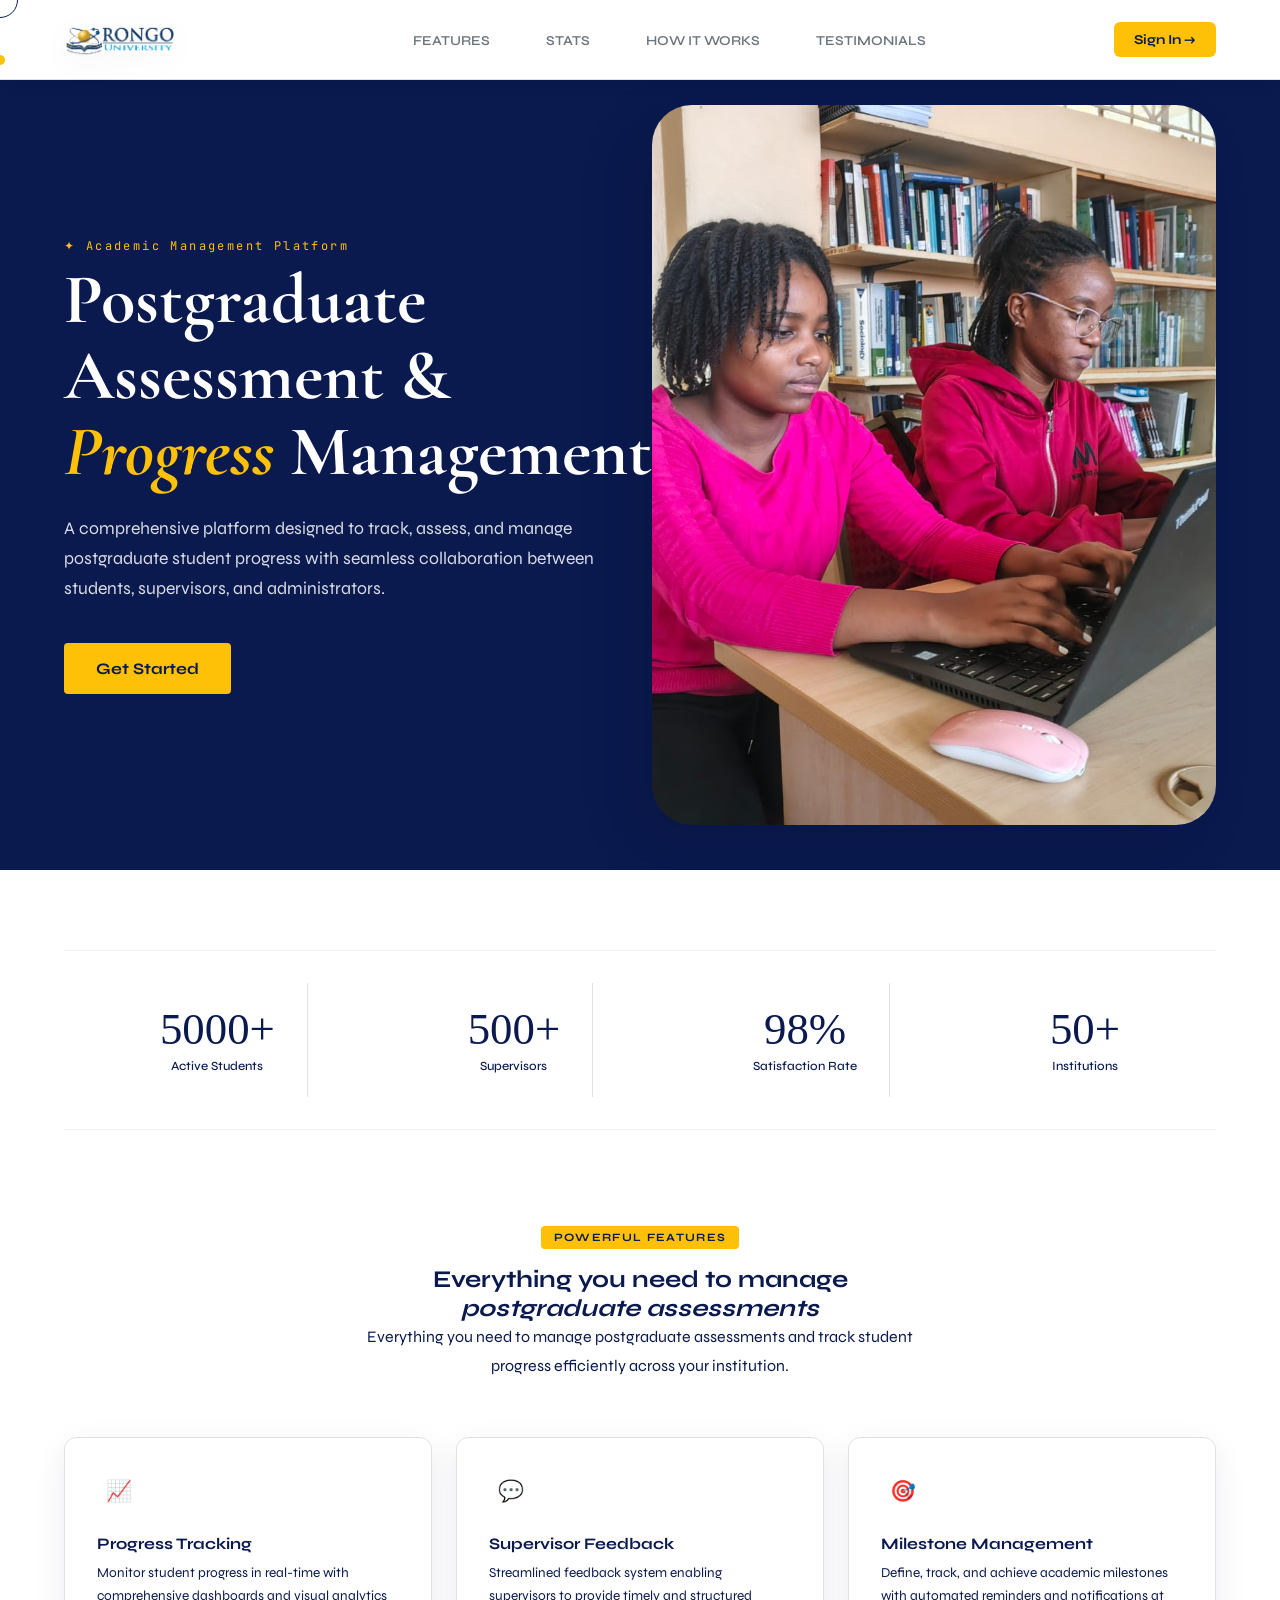
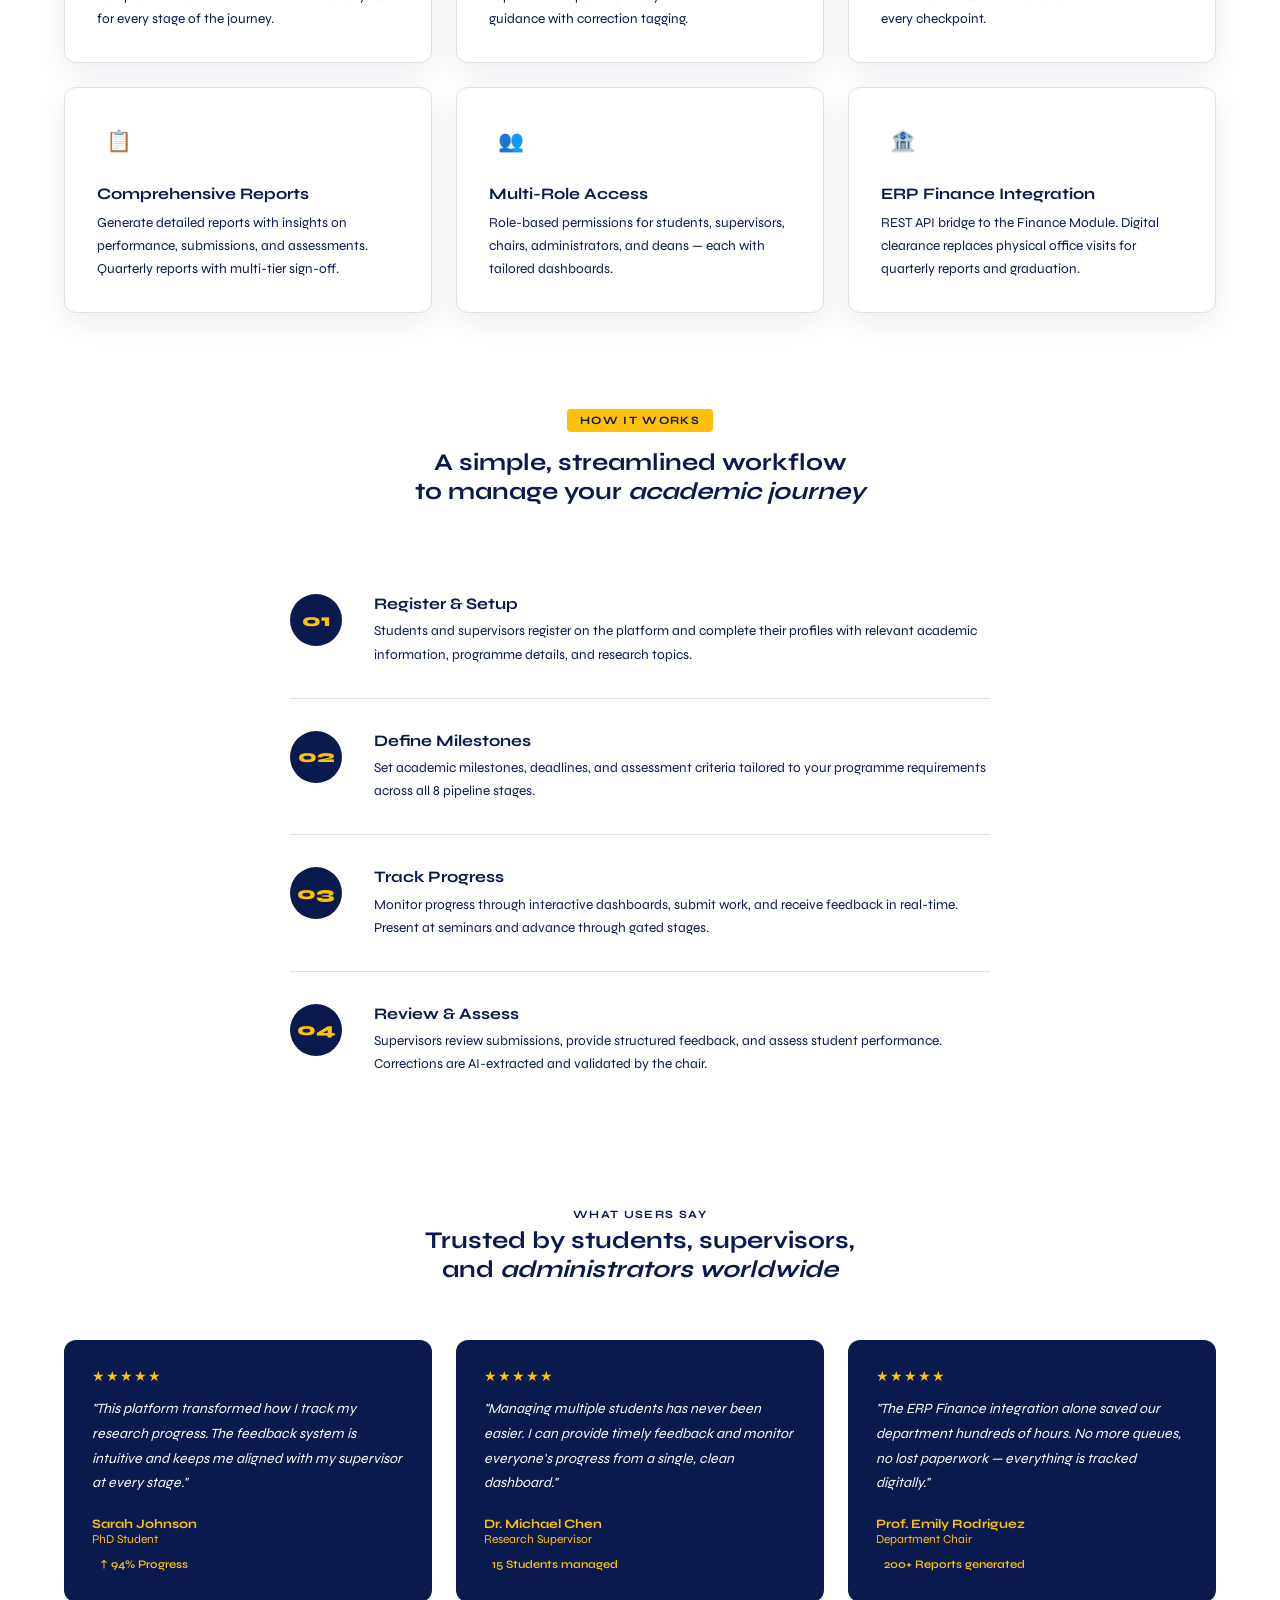
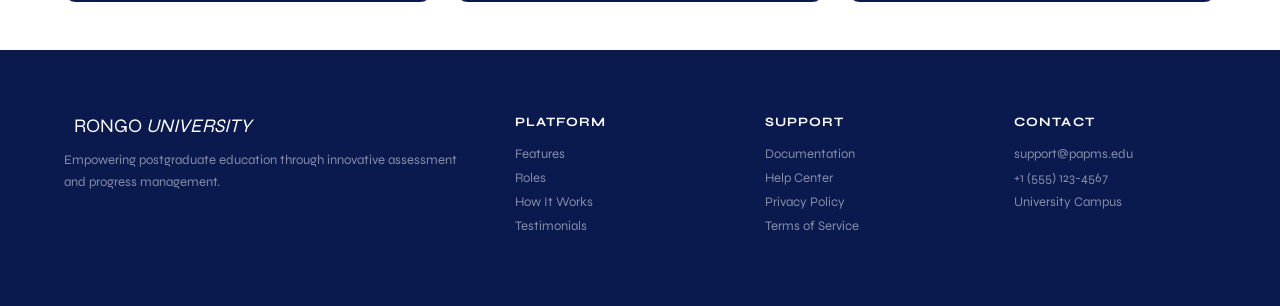
==== commit 8d4b7c0a: "updated code" ====
--- a/index.html
+++ b/index.html
@@ -26,8 +26,7 @@
     <li><a href="#testimonials">Testimonials</a></li>
   </ul>
   <div class="nav-actions">
-    <a href="login.html" class="nav-cta">Sign In →</a>
-    <a href="login.html" class="btn-nav-cta">Get Started →</a>
+    <a href="login.html" class="btn-nav-cta">Sign In →</a>
   </div>
   
 </nav>
@@ -42,7 +41,7 @@
     <p class="hero-desc">A comprehensive platform designed to track, assess, and manage postgraduate student progress with seamless collaboration between students, supervisors, and administrators.</p>
     <div class="hero-actions">
       <a class="btn-primary" href="login.html">Get Started</a>
-      <a class="btn-ghost" href="#modules">Explore Modules</a>
+    
     </div>
   </div>
   <div hero-visual>
--- a/style.css
+++ b/style.css
@@ -89,7 +89,6 @@
     height: 110px;    
     width: auto;
     object-fit: contain;
-    
     filter: drop-shadow(0 8px 15px rgba(0,0,0,0.08)); 
     margin-top:-20px
 }
